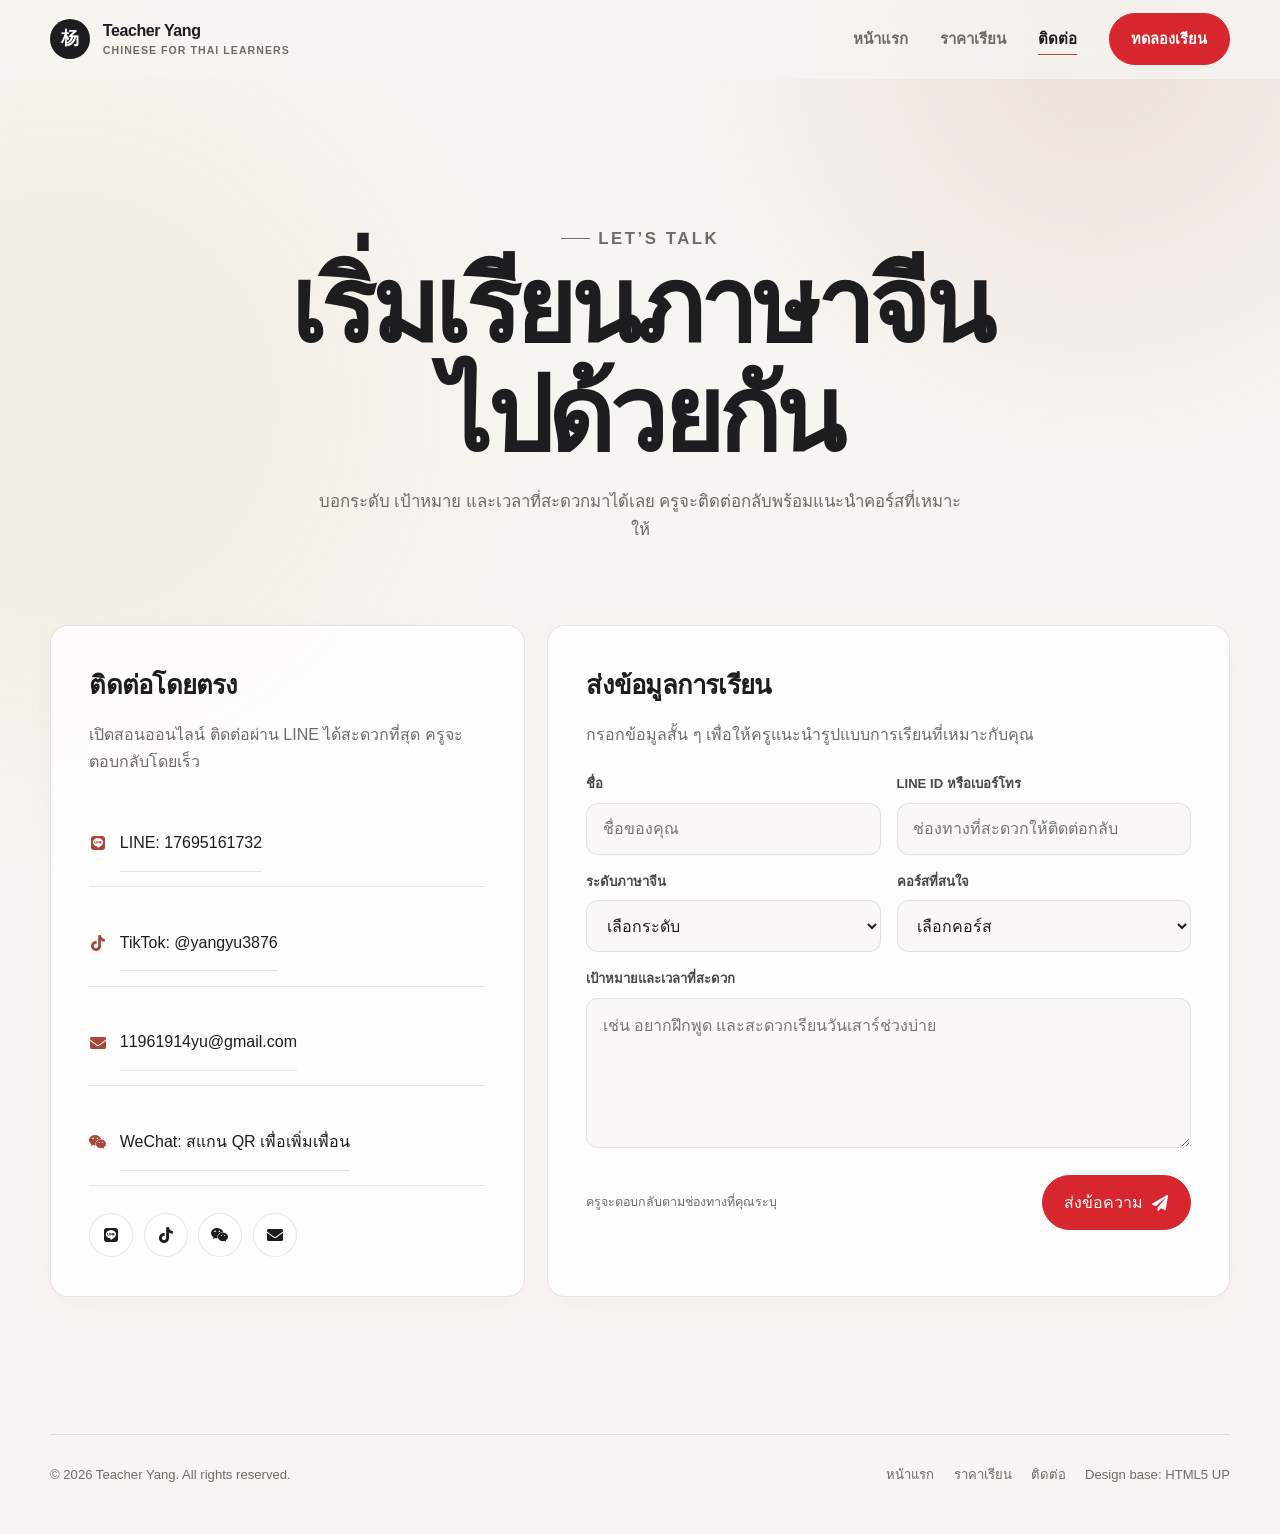
==== my-website--Chinese/contact.html @ bb6db388 "Add files via upload" ====
<!DOCTYPE HTML>
<!--
  Based on Editorial by HTML5 UP
  html5up.net | @ajlkn
  Free for personal and commercial use under the CCA 3.0 license (html5up.net/license)
-->
<html lang="th">
  <head>
    <title>ติดต่อ | Teacher Yang</title>
    <meta charset="utf-8" />
    <meta name="viewport" content="width=device-width, initial-scale=1" />
    <meta name="description" content="ติดต่อครูหยางเพื่อทดลองเรียนภาษาจีนออนไลน์" />
    <link rel="stylesheet" href="assets/css/fontawesome-all.min.css" />
    <link rel="stylesheet" href="assets/css/custom.css" />
  </head>
  <body class="site-body">
    <header class="site-header">
      <div class="container navbar">
        <a class="brand" href="index.html">
          <span class="brand-mark">杨</span>
          <span>Teacher Yang<small>Chinese for Thai learners</small></span>
        </a>
        <button class="nav-toggle" type="button" aria-label="เปิดเมนู" aria-expanded="false"><i class="fas fa-bars"></i></button>
        <ul class="nav-links">
          <li><a href="index.html">หน้าแรก</a></li>
          <li><a href="pricing.html">ราคาเรียน</a></li>
          <li><a class="active" href="contact.html">ติดต่อ</a></li>
          <li><a class="button" href="contact.html">ทดลองเรียน</a></li>
        </ul>
      </div>
    </header>

    <main>
      <section class="page-hero">
        <div class="container reveal">
          <p class="eyebrow">Let’s talk</p>
          <h1>เริ่มเรียนภาษาจีน<br />ไปด้วยกัน</h1>
          <p>บอกระดับ เป้าหมาย และเวลาที่สะดวกมาได้เลย ครูจะติดต่อกลับพร้อมแนะนำคอร์สที่เหมาะให้</p>
        </div>
      </section>

      <section class="site-section" style="padding-top: 1rem;">
        <div class="container contact-layout">
          <aside class="contact-card reveal">
            <h2>ติดต่อโดยตรง</h2>
            <p>เปิดสอนออนไลน์ ติดต่อผ่าน LINE ได้สะดวกที่สุด ครูจะตอบกลับโดยเร็ว</p>
            <ul class="contact-list">
              <li><a href="https://line.me/ti/p/~17695161732" target="_blank" rel="noopener"><i class="fab fa-line"></i><span>LINE: 17695161732</span></a></li>
              <li><a href="https://www.tiktok.com/@yangyu3876" target="_blank" rel="noopener"><i class="fab fa-tiktok"></i><span>TikTok: @yangyu3876</span></a></li>
              <li><a href="mailto:11961914yu@gmail.com"><i class="fas fa-envelope"></i><span>11961914yu@gmail.com</span></a></li>
              <li><a href="wechat.html" target="_blank" rel="noopener"><i class="fab fa-weixin"></i><span>WeChat: สแกน QR เพื่อเพิ่มเพื่อน</span></a></li>
            </ul>
            <div class="social-buttons">
              <a class="social-circle" href="https://line.me/ti/p/~17695161732" target="_blank" rel="noopener" aria-label="LINE"><i class="fab fa-line"></i></a>
              <a class="social-circle" href="https://www.tiktok.com/@yangyu3876" target="_blank" rel="noopener" aria-label="TikTok"><i class="fab fa-tiktok"></i></a>
              <a class="social-circle" href="wechat.html" target="_blank" rel="noopener" aria-label="WeChat QR code"><i class="fab fa-weixin"></i></a>
              <a class="social-circle" href="mailto:11961914yu@gmail.com" aria-label="Email"><i class="fas fa-envelope"></i></a>
            </div>
          </aside>

          <section class="form-card reveal">
            <h2>ส่งข้อมูลการเรียน</h2>
            <p>กรอกข้อมูลสั้น ๆ เพื่อให้ครูแนะนำรูปแบบการเรียนที่เหมาะกับคุณ</p>
            <form action="#" method="post">
              <div class="form-grid">
                <div class="form-field">
                  <label for="name">ชื่อ</label>
                  <input id="name" name="name" type="text" placeholder="ชื่อของคุณ" required />
                </div>
                <div class="form-field">
                  <label for="contact">LINE ID หรือเบอร์โทร</label>
                  <input id="contact" name="contact" type="text" placeholder="ช่องทางที่สะดวกให้ติดต่อกลับ" required />
                </div>
                <div class="form-field">
                  <label for="level">ระดับภาษาจีน</label>
                  <select id="level" name="level">
                    <option value="">เลือกระดับ</option>
                    <option>ยังไม่เคยเรียน</option>
                    <option>ระดับเริ่มต้น</option>
                    <option>HSK 1–2</option>
                    <option>HSK 3 หรือสูงกว่า</option>
                  </select>
                </div>
                <div class="form-field">
                  <label for="course">คอร์สที่สนใจ</label>
                  <select id="course" name="course">
                    <option value="">เลือกคอร์ส</option>
                    <option>ทดลองเรียน</option>
                    <option>ภาษาจีนพื้นฐาน</option>
                    <option>ภาษาจีนเพื่อการสนทนา</option>
                    <option>เตรียมสอบ HSK</option>
                    <option>คอร์สกลุ่มเล็ก</option>
                  </select>
                </div>
                <div class="form-field full">
                  <label for="message">เป้าหมายและเวลาที่สะดวก</label>
                  <textarea id="message" name="message" placeholder="เช่น อยากฝึกพูด และสะดวกเรียนวันเสาร์ช่วงบ่าย"></textarea>
                </div>
              </div>
              <div class="form-actions">
                <span class="form-hint">ครูจะตอบกลับตามช่องทางที่คุณระบุ</span>
                <button class="button" type="submit">ส่งข้อความ <i class="fas fa-paper-plane"></i></button>
              </div>
            </form>
          </section>
        </div>
      </section>
    </main>

    <footer class="site-footer">
      <div class="container footer-grid">
        <span>© 2026 Teacher Yang. All rights reserved.</span>
        <div class="footer-links">
          <a href="index.html">หน้าแรก</a>
          <a href="pricing.html">ราคาเรียน</a>
          <a href="contact.html">ติดต่อ</a>
          <a href="https://html5up.net" target="_blank" rel="noopener">Design base: HTML5 UP</a>
        </div>
      </div>
    </footer>
    <script src="assets/js/site.js"></script>
  </body>
</html>
---- my-website--Chinese/assets/css/custom.css ----
:root {
  --bg: #f7f5f1;
  --surface: #ffffff;
  --surface-soft: #efeae3;
  --text: #1d1d1f;
  --muted: #6f6b66;
  --accent: #a8473d;
  --accent-dark: #7f342d;
  --button-red: #d7262e;
  --button-red-dark: #a7131b;
  --border: rgba(29, 29, 31, 0.11);
  --shadow: 0 24px 70px rgba(42, 34, 29, 0.10);
  --radius-lg: 28px;
  --radius-md: 18px;
  --max-width: 1180px;
}

* {
  box-sizing: border-box;
}

html {
  scroll-behavior: smooth;
}

body.site-body {
  margin: 0;
  min-width: 320px;
  background: var(--bg);
  color: var(--text);
  font-family: Inter, "Noto Sans Thai", "Noto Sans SC", -apple-system,
    BlinkMacSystemFont, "Segoe UI", sans-serif;
  font-size: 16px;
  line-height: 1.7;
  letter-spacing: 0;
}

body.site-body::before {
  content: "";
  position: fixed;
  inset: 0;
  z-index: -2;
  pointer-events: none;
  background:
    radial-gradient(circle at 86% 5%, rgba(168, 71, 61, 0.12), transparent 26rem),
    radial-gradient(circle at 5% 45%, rgba(196, 163, 116, 0.10), transparent 30rem);
}

.site-body a {
  color: inherit;
  text-decoration: none;
}

.site-body img {
  display: block;
  max-width: 100%;
}

.site-body button,
.site-body input,
.site-body textarea,
.site-body select {
  font: inherit;
}

.container {
  width: min(calc(100% - 40px), var(--max-width));
  margin-inline: auto;
}

.eyebrow {
  display: inline-flex;
  align-items: center;
  gap: 0.55rem;
  margin: 0 0 1rem;
  color: var(--text);
  font-size: 0.78rem;
  font-weight: 800;
  letter-spacing: 0.15em;
  text-transform: uppercase;
}

.eyebrow::before {
  content: "";
  width: 1.8rem;
  height: 1px;
  background: currentColor;
}

.hero-copy .eyebrow,
.section-heading .eyebrow,
.about-copy .eyebrow {
  position: relative;
  top: -0.35rem;
  margin-bottom: 0.9rem;
  color: var(--text);
  font-size: 1.28rem;
  font-weight: 900;
  letter-spacing: 0;
  line-height: 1.35;
}

.hero-copy .eyebrow::before,
.section-heading .eyebrow::before,
.about-copy .eyebrow::before {
  width: 3.3rem;
  height: 3px;
}

.section-heading {
  max-width: 710px;
  margin-bottom: 2.8rem;
}

.section-heading.centered {
  margin-inline: auto;
  text-align: center;
}

.section-heading.centered .eyebrow::before {
  display: none;
}

.section-heading h2,
.page-hero h1,
.hero-copy h1 {
  margin: 0;
  color: var(--text);
  font-weight: 650;
  letter-spacing: -0.045em;
  line-height: 1.06;
}

.section-heading h2 {
  font-size: clamp(2rem, 5vw, 3.65rem);
}

.section-heading p,
.page-hero p {
  margin: 1.1rem 0 0;
  color: var(--muted);
  font-size: 1.05rem;
}

.site-header {
  position: sticky;
  top: 0;
  z-index: 100;
  border-bottom: 1px solid transparent;
  background: rgba(247, 245, 241, 0.78);
  backdrop-filter: blur(18px);
  -webkit-backdrop-filter: blur(18px);
  transition: border-color 180ms ease, box-shadow 180ms ease;
}

.site-header.is-scrolled {
  border-bottom-color: var(--border);
  box-shadow: 0 12px 40px rgba(42, 34, 29, 0.05);
}

.navbar {
  display: flex;
  min-height: 78px;
  align-items: center;
  justify-content: space-between;
  gap: 2rem;
}

.brand {
  display: inline-flex;
  align-items: center;
  gap: 0.8rem;
  font-weight: 800;
  line-height: 1;
  letter-spacing: -0.025em;
}

.brand-mark {
  display: grid;
  width: 40px;
  height: 40px;
  place-items: center;
  border-radius: 50%;
  background: var(--text);
  color: #fff;
  font-family: Georgia, "Noto Serif SC", serif;
  font-size: 1.1rem;
}

.brand small {
  display: block;
  margin-top: 0.35rem;
  color: var(--muted);
  font-size: 0.66rem;
  font-weight: 650;
  letter-spacing: 0.1em;
  text-transform: uppercase;
}

.nav-links {
  display: flex;
  align-items: center;
  gap: 2rem;
  margin: 0;
  padding: 0;
  list-style: none;
}

.nav-links a:not(.button) {
  position: relative;
  color: var(--muted);
  font-size: 0.94rem;
  font-weight: 650;
}

.nav-links a:not(.button)::after {
  content: "";
  position: absolute;
  left: 0;
  right: 100%;
  bottom: -0.45rem;
  height: 1px;
  background: var(--accent);
  transition: right 180ms ease;
}

.nav-links a:not(.button):hover,
.nav-links a.active:not(.button) {
  color: var(--text);
}

.nav-links a:not(.button):hover::after,
.nav-links a.active:not(.button)::after {
  right: 0;
}

.nav-toggle {
  display: none;
  width: 44px;
  height: 44px;
  padding: 0;
  border: 1px solid var(--border);
  border-radius: 50%;
  background: var(--surface);
  color: var(--text);
  cursor: pointer;
}

.button {
  display: inline-flex;
  min-height: 50px;
  align-items: center;
  justify-content: center;
  gap: 0.55rem;
  padding: 0.8rem 1.35rem;
  border: 1px solid var(--button-red);
  border-radius: 999px;
  background: var(--button-red);
  color: #fff !important;
  font-size: 0.91rem;
  font-weight: 750;
  letter-spacing: 0;
  box-shadow: none;
  transition: transform 180ms ease, background 180ms ease, border-color 180ms ease;
}

.button:hover {
  transform: translateY(-2px);
  border-color: var(--button-red-dark);
  background: var(--button-red-dark);
}

.button.secondary {
  border-color: var(--border);
  background: transparent;
  color: var(--text) !important;
}

.button.secondary:hover {
  border-color: var(--text);
  background: var(--surface);
}

.button.light {
  border-color: #fff;
  background: #fff;
  color: var(--text) !important;
}

.hero {
  position: relative;
  isolation: isolate;
  min-height: min(760px, calc(100svh - 78px));
  display: flex;
  align-items: center;
  overflow: hidden;
  padding: clamp(5.2rem, 10vw, 8.4rem) 0 clamp(4rem, 7vw, 6rem);
  background:
    linear-gradient(
      90deg,
      rgba(247, 245, 241, 0.98) 0%,
      rgba(247, 245, 241, 0.92) 34%,
      rgba(247, 245, 241, 0.42) 58%,
      rgba(29, 29, 31, 0.42) 100%
    ),
    url("../../images/home-hero-bg.png") right center / auto 94% no-repeat;
  background-color: var(--bg);
}

.hero::after {
  content: "";
  position: absolute;
  inset: auto 0 0;
  z-index: -1;
  height: 38%;
  background: linear-gradient(to top, var(--bg), rgba(247, 245, 241, 0));
  pointer-events: none;
}

.hero-grid {
  display: grid;
  grid-template-columns: minmax(0, 0.63fr) minmax(240px, 0.37fr);
  align-items: center;
  gap: clamp(2rem, 6vw, 5rem);
}

.hero-copy {
  max-width: 720px;
  margin-left: clamp(1rem, 3vw, 3rem);
}

.hero-copy h1 {
  max-width: 760px;
  font-size: clamp(3.2rem, 7.8vw, 7.2rem);
}

.hero-copy h1 em {
  color: var(--accent);
  font-family: Georgia, "Noto Serif SC", serif;
  font-weight: 500;
}

.hero-copy .lead {
  max-width: 630px;
  margin: 1.7rem 0 0;
  color: var(--muted);
  font-size: clamp(1.05rem, 2vw, 1.25rem);
}

.hero-copy .lead span {
  display: block;
}

.hero-copy .lead span + span {
  margin-top: 0.35rem;
}

.hero-actions {
  display: flex;
  flex-wrap: wrap;
  gap: 0.85rem;
  margin-top: 2rem;
}

.hero-actions .button {
  min-height: 58px;
  padding: 1rem 1.8rem;
  font-size: 1rem;
}

.hero-note {
  display: flex;
  flex-wrap: wrap;
  gap: 1.2rem;
  margin-top: 2.4rem;
  color: var(--muted);
  font-size: 0.88rem;
}

.hero-note span {
  display: inline-flex;
  align-items: center;
  gap: 0.45rem;
}

.hero-note i {
  color: var(--accent);
}

.stats {
  padding: 0 0 5.5rem;
}

.stats-grid {
  display: grid;
  grid-template-columns: repeat(4, 1fr);
  overflow: hidden;
  border: 1px solid var(--border);
  border-radius: var(--radius-md);
  background: rgba(255, 255, 255, 0.66);
}

.stat {
  padding: 1.8rem;
  text-align: center;
}

.stat + .stat {
  border-left: 1px solid var(--border);
}

.stat strong {
  display: block;
  color: var(--text);
  font-size: clamp(1.4rem, 3vw, 2rem);
  letter-spacing: -0.04em;
}

.stat span {
  color: var(--muted);
  font-size: 0.86rem;
}

.site-section {
  padding: clamp(4.8rem, 8vw, 7.5rem) 0;
}

.site-section.white {
  border-block: 1px solid var(--border);
  background: rgba(255, 255, 255, 0.72);
}

.feature-grid,
.course-grid,
.testimonial-grid,
.pricing-grid {
  display: grid;
  grid-template-columns: repeat(3, 1fr);
  gap: 1.2rem;
}

.feature-grid {
  grid-template-columns: repeat(4, 1fr);
}

.feature-card,
.course-card,
.testimonial-card,
.pricing-card,
.contact-card,
.form-card {
  border: 1px solid var(--border);
  border-radius: var(--radius-md);
  background: rgba(255, 255, 255, 0.78);
  box-shadow: 0 8px 30px rgba(224, 16, 16, 0.035);
}

.feature-card {
  padding: 1.8rem;
  transition: transform 180ms ease, box-shadow 180ms ease, border-color 180ms ease;
}

.feature-card:hover {
  transform: translateY(-5px);
  border-color: rgba(213, 58, 41, 0.34);
  box-shadow: 0 20px 50px rgba(154, 91, 52, 0.08);
}

.icon-badge {
  display: grid;
  width: 48px;
  height: 48px;
  margin-bottom: 1.2rem;
  place-items: center;
  border-radius: 50%;
  background: var(--surface-soft);
  color: var(--accent);
}

.feature-card h3,
.course-card h3,
.pricing-card h3 {
  margin: 0 0 0.65rem;
  font-size: 1.12rem;
  letter-spacing: -0.025em;
}

.feature-card p,
.course-card p,
.testimonial-card p,
.pricing-card p {
  margin: 0;
  color: var(--muted);
  font-size: 0.94rem;
}

.about-grid {
  display: grid;
  grid-template-columns: minmax(300px, 0.85fr) minmax(0, 1.15fr);
  align-items: center;
  gap: clamp(3rem, 8vw, 7rem);
}

.about-image {
  overflow: hidden;
  aspect-ratio: 4 / 4.6;
  border-radius: var(--radius-lg);
  background: var(--surface-soft);
}

.about-image img {
  width: 100%;
  height: 100%;
  object-fit: cover;
  object-position: center 38%;
}

.about-copy h2 {
  margin: 0;
  font-size: clamp(2.2rem, 5vw, 4.2rem);
  letter-spacing: -0.045em;
  line-height: 1.05;
}

.about-copy > p {
  margin: 1.4rem 0 0;
  color: var(--muted);
}

.credentials {
  display: flex;
  flex-wrap: wrap;
  gap: 0.65rem;
  margin: 1.7rem 0 0;
  padding: 0;
  list-style: none;
}

.credentials li {
  padding: 0.55rem 0.85rem;
  border: 1px solid var(--border);
  border-radius: 999px;
  background: var(--surface);
  color: #514d48;
  font-size: 0.82rem;
  font-weight: 650;
}

.course-card {
  overflow: hidden;
}

.course-card .course-image {
  display: grid;
  place-items: center;
  overflow: hidden;
  aspect-ratio: 16 / 10;
  padding: 0.9rem;
  background: linear-gradient(135deg, #fbf7ef, #eee3d5);
}

.course-card .course-image img {
  width: 100%;
  height: 100%;
  object-fit: contain;
  transition: transform 400ms ease;
}

.course-card .course-image.book-photo img {
  object-fit: contain;
}

.course-card:hover .course-image img {
  transform: scale(1.035);
}

.course-card .course-body {
  padding: 1.6rem;
}

.course-meta {
  display: flex;
  flex-wrap: wrap;
  gap: 0.55rem;
  margin-bottom: 1rem;
  color: var(--text);
  font-size: 0.76rem;
  font-weight: 800;
  letter-spacing: 0.1em;
  text-transform: uppercase;
}

.text-link {
  display: inline-flex;
  align-items: center;
  gap: 0.45rem;
  margin-top: 1.15rem;
  color: var(--text);
  font-size: 0.9rem;
  font-weight: 750;
}

.text-link:hover {
  color: var(--accent);
}

.testimonial-card {
  padding: 1.8rem;
}

.stars {
  margin-bottom: 1rem;
  color: var(--button-red);
  font-size: 0.82rem;
  letter-spacing: 0.15em;
}

.student {
  display: flex;
  align-items: center;
  gap: 0.85rem;
  margin-top: 1.5rem;
}

.student-avatar {
  display: block;
  flex: 0 0 42px;
  width: 42px;
  height: 42px;
  border-radius: 50%;
  background: var(--surface-soft);
  object-fit: cover;
  box-shadow: 0 6px 18px rgba(42, 34, 29, 0.08);
}

.student strong,
.student span {
  display: block;
}

.student span {
  color: var(--muted);
  font-size: 0.8rem;
}

.cta-panel {
  display: grid;
  grid-template-columns: minmax(0, 1fr) auto;
  align-items: center;
  gap: 2rem;
  overflow: hidden;
  padding: clamp(2.4rem, 6vw, 4.5rem);
  border-radius: var(--radius-lg);
  background: var(--text);
  color: #fff;
  box-shadow: var(--shadow);
}

.cta-panel h2 {
  margin: 0;
  color: #fff;
  font-size: clamp(2rem, 5vw, 3.7rem);
  letter-spacing: -0.045em;
  line-height: 1.05;
}

.cta-panel p {
  max-width: 620px;
  margin: 1rem 0 0;
  color: rgba(255, 255, 255, 0.67);
}

.site-footer {
  padding: 2.2rem 0 3rem;
}

.footer-grid {
  display: flex;
  align-items: center;
  justify-content: space-between;
  gap: 2rem;
  padding-top: 1.8rem;
  border-top: 1px solid var(--border);
  color: var(--muted);
  font-size: 0.82rem;
}

.footer-links {
  display: flex;
  flex-wrap: wrap;
  gap: 1.2rem;
}

.footer-links a:hover {
  color: var(--accent);
}

.page-hero {
  padding: clamp(5rem, 10vw, 8.5rem) 0 4rem;
  text-align: center;
}

.page-hero h1 {
  font-size: clamp(3rem, 8vw, 6.4rem);
}

.page-hero p {
  max-width: 650px;
  margin-inline: auto;
}

.pricing-grid {
  align-items: stretch;
}

.pricing-card {
  position: relative;
  display: flex;
  flex-direction: column;
  padding: 2rem;
}

.pricing-card.featured {
  border-color: var(--button-red);
  background: var(--button-red);
  color: #fff;
  transform: translateY(-12px);
  box-shadow: var(--shadow);
}

.pricing-card.featured h3,
.pricing-card.featured .price,
.pricing-card.featured .pricing-list,
.pricing-card.featured p {
  color: #fff;
}

.pricing-card.featured p,
.pricing-card.featured .pricing-list li {
  color: rgba(255, 255, 255, 0.72);
}

.pricing-card.featured .price small {
  color: rgba(255, 255, 255, 0.78);
}

.pricing-card.featured .badge {
  background: #fff;
  color: var(--accent-dark);
}

.badge {
  position: absolute;
  top: 1rem;
  right: 1rem;
  padding: 0.4rem 0.7rem;
  border-radius: 999px;
  background: var(--accent);
  color: #fff;
  font-size: 0.7rem;
  font-weight: 800;
  letter-spacing: 0.08em;
  text-transform: uppercase;
}

.price {
  margin: 1.35rem 0;
  color: var(--text);
  font-size: clamp(2.5rem, 5vw, 3.8rem);
  font-weight: 750;
  letter-spacing: -0.055em;
  line-height: 1;
}

.price small {
  color: var(--muted);
  font-size: 0.78rem;
  font-weight: 600;
  letter-spacing: 0;
}

.pricing-list {
  display: grid;
  gap: 0.85rem;
  margin: 1.7rem 0 2rem;
  padding: 0;
  color: var(--muted);
  list-style: none;
}

.pricing-list li {
  display: flex;
  gap: 0.7rem;
  align-items: flex-start;
}

.pricing-list i {
  margin-top: 0.35rem;
  color: var(--accent);
}

.pricing-card .button {
  margin-top: auto;
}

.simple-note {
  max-width: 840px;
  margin: 3rem auto 0;
  padding: 1.5rem;
  border: 1px solid var(--border);
  border-radius: var(--radius-md);
  color: var(--muted);
  text-align: center;
  background: rgba(255, 255, 255, 0.5);
}

.contact-layout {
  display: grid;
  grid-template-columns: 0.82fr 1.18fr;
  align-items: stretch;
  gap: 1.4rem;
}

.contact-card,
.form-card {
  padding: clamp(1.6rem, 4vw, 2.4rem);
}

.contact-card {
  display: flex;
  flex-direction: column;
}

.contact-card h2,
.form-card h2 {
  margin: 0 0 0.8rem;
  font-size: 1.6rem;
  letter-spacing: -0.03em;
}

.contact-card > p,
.form-card > p {
  margin: 0 0 1.6rem;
  color: var(--muted);
}

.contact-list {
  display: grid;
  gap: 0.8rem;
  margin: 0;
  padding: 0;
  list-style: none;
}

.contact-list a,
.contact-list span {
  display: flex;
  align-items: center;
  gap: 0.8rem;
  padding: 0.9rem 0;
  border-bottom: 1px solid var(--border);
}

.contact-list i {
  width: 1.1rem;
  color: var(--accent);
  text-align: center;
}

.social-buttons {
  display: flex;
  flex-wrap: wrap;
  gap: 0.65rem;
  margin-top: auto;
  padding-top: 1.7rem;
}

.social-circle {
  display: grid;
  width: 44px;
  height: 44px;
  place-items: center;
  border: 1px solid var(--border);
  border-radius: 50%;
  background: var(--surface);
}

.social-circle:hover {
  border-color: var(--accent);
  color: var(--accent);
}

.wechat-page {
  display: grid;
  min-height: 100vh;
  place-items: center;
  padding: 1.5rem;
}

.wechat-card {
  width: min(100%, 25rem);
  padding: clamp(1.5rem, 5vw, 2.25rem);
  background: var(--surface);
  border: 1px solid var(--border);
  border-radius: 8px;
  box-shadow: var(--shadow);
}

.wechat-profile {
  display: flex;
  align-items: center;
  gap: 0.9rem;
  margin-bottom: 1.7rem;
}

.wechat-profile img {
  display: block;
  flex: 0 0 4rem;
  width: 4rem;
  height: 4rem;
  border-radius: 8px;
  object-fit: cover;
}

.wechat-profile h1 {
  margin: 0;
  color: var(--text);
  font-size: 1.35rem;
  font-weight: 800;
}

.wechat-profile p,
.wechat-caption {
  margin: 0.2rem 0 0;
  color: var(--muted);
}

.wechat-qr {
  display: block;
  width: min(100%, 19rem);
  height: auto;
  margin: 0 auto;
}

.wechat-caption {
  margin-top: 1.3rem;
  text-align: center;
}

.wechat-back {
  display: block;
  width: fit-content;
  margin: 1.35rem auto 0;
  color: var(--text);
  font-size: 0.9rem;
}

.wechat-back:hover {
  color: var(--accent);
}

.form-grid {
  display: grid;
  grid-template-columns: 1fr 1fr;
  gap: 1rem;
}

.form-field.full {
  grid-column: 1 / -1;
}

.form-field label {
  display: block;
  margin-bottom: 0.45rem;
  color: #4a4642;
  font-size: 0.82rem;
  font-weight: 700;
}

.site-body input,
.site-body textarea,
.site-body select {
  width: 100%;
  border: 1px solid var(--border);
  border-radius: 12px;
  outline: none;
  background: rgba(247, 245, 241, 0.72);
  color: var(--text);
  box-shadow: none;
  transition: border-color 180ms ease, box-shadow 180ms ease;
}

.site-body input,
.site-body select {
  height: 52px;
  padding: 0 0.95rem;
}

.site-body textarea {
  min-height: 150px;
  padding: 0.85rem 0.95rem;
  resize: vertical;
}

.site-body input:focus,
.site-body textarea:focus,
.site-body select:focus {
  border-color: var(--accent);
  box-shadow: 0 0 0 4px rgba(168, 71, 61, 0.10);
}

.form-actions {
  display: flex;
  align-items: center;
  justify-content: space-between;
  gap: 1rem;
  margin-top: 1.2rem;
}

.form-hint {
  color: var(--muted);
  font-size: 0.78rem;
}

.reveal {
  opacity: 0;
  transform: translateY(18px);
  transition: opacity 650ms ease, transform 650ms ease;
}

.reveal.is-visible {
  opacity: 1;
  transform: none;
}

@media (max-width: 980px) {
  .hero-grid {
    grid-template-columns: minmax(0, 0.72fr) minmax(180px, 0.28fr);
  }

  .about-grid,
  .contact-layout {
    grid-template-columns: 1fr;
  }

  .hero-copy {
    max-width: 600px;
  }

  .feature-grid,
  .course-grid,
  .testimonial-grid,
  .pricing-grid {
    grid-template-columns: repeat(2, 1fr);
  }

  .feature-grid .feature-card:last-child,
  .pricing-grid .pricing-card:last-child {
    grid-column: span 2;
  }

  .pricing-card.featured {
    transform: none;
  }
}

@media (max-width: 760px) {
  .container {
    width: min(calc(100% - 28px), var(--max-width));
  }

  .navbar {
    min-height: 70px;
  }

  .nav-toggle {
    display: grid;
    place-items: center;
  }

  .nav-links {
    position: absolute;
    top: calc(100% + 1px);
    left: 14px;
    right: 14px;
    display: none;
    align-items: stretch;
    gap: 0;
    padding: 0.65rem;
    border: 1px solid var(--border);
    border-radius: 18px;
    background: rgba(255, 255, 255, 0.97);
    box-shadow: var(--shadow);
  }

  .nav-links.is-open {
    display: grid;
  }

  .nav-links li a {
    display: flex;
    width: 100%;
    min-height: 48px;
    align-items: center;
    padding: 0 0.8rem;
  }

  .nav-links .button {
    margin-top: 0.35rem;
  }

  .hero {
    padding-top: 3.5rem;
  }

  .hero-copy h1 {
    font-size: clamp(2.85rem, 15vw, 4.65rem);
  }

  .hero-grid {
    gap: 3rem;
  }

  .stats-grid,
  .feature-grid,
  .course-grid,
  .testimonial-grid,
  .pricing-grid,
  .form-grid {
    grid-template-columns: 1fr;
  }

  .stat:nth-child(odd) {
    border-left: 0;
  }

  .stat + .stat {
    border-left: 0;
    border-top: 1px solid var(--border);
  }

  .feature-grid .feature-card:last-child,
  .pricing-grid .pricing-card:last-child,
  .form-field.full {
    grid-column: auto;
  }

  .cta-panel {
    grid-template-columns: 1fr;
  }

  .footer-grid,
  .form-actions {
    align-items: flex-start;
    flex-direction: column;
  }
}

@media (prefers-reduced-motion: reduce) {
  html {
    scroll-behavior: auto;
  }

  *,
  *::before,
  *::after {
    animation-duration: 0.01ms !important;
    animation-iteration-count: 1 !important;
    transition-duration: 0.01ms !important;
  }
}
@media (max-width: 760px) {
  html,
  body.site-body {
    max-width: 100%;
    overflow-x: hidden;
  }

  .container {
    width: min(calc(100% - 32px), var(--max-width));
  }

  .brand {
    min-width: 0;
  }

  .brand small {
    max-width: 180px;
    white-space: normal;
  }

  .hero {
    min-height: 0;
    align-items: flex-start;
    padding: 2rem 0 2.5rem;
    background:
      linear-gradient(
        90deg,
        rgba(247, 245, 241, 0.98) 0%,
        rgba(247, 245, 241, 0.95) 52%,
        rgba(247, 245, 241, 0.50) 80%,
        rgba(29, 29, 31, 0.16) 100%
      ),
      linear-gradient(
        to top,
        rgba(247, 245, 241, 0.96) 0%,
        rgba(247, 245, 241, 0.42) 28%,
        rgba(247, 245, 241, 0.06) 66%
      ),
      url("../../images/home-hero-bg.png") 66% center / cover no-repeat;
  }

  .hero-grid {
    grid-template-columns: 1fr;
    gap: 0;
  }

  .hero-copy {
    max-width: 100%;
    margin-left: 0;
  }

  .hero-copy h1 {
    font-size: clamp(2.45rem, 12vw, 3.55rem);
    letter-spacing: -0.025em;
  }

  .hero-copy .lead {
    margin-top: 1.2rem;
    font-size: 1rem;
    line-height: 1.62;
  }

  .hero-actions {
    display: grid;
    grid-template-columns: 1fr;
    gap: 0.75rem;
    margin-top: 1.5rem;
  }

  .hero-actions .button {
    width: 100%;
    min-height: 50px;
    padding: 0.8rem 1.2rem;
    font-size: 0.92rem;
  }

  .hero-note {
    display: none;
  }

  .stats {
    padding-bottom: 3rem;
  }

  .stats-grid {
    grid-template-columns: repeat(2, minmax(0, 1fr));
    gap: 0.75rem;
    overflow: visible;
    border: 0;
    background: transparent;
  }

  .stat,
  .stat + .stat,
  .stat:nth-child(odd) {
    padding: 1.1rem 0.8rem;
    border: 1px solid var(--border);
    border-radius: 16px;
    background: rgba(255, 255, 255, 0.72);
  }

  .stat strong {
    font-size: 1.35rem;
  }

  .stat span {
    font-size: 0.78rem;
    line-height: 1.35;
  }

  .site-section {
    padding: 3.6rem 0;
  }

  .section-heading {
    margin-bottom: 1.8rem;
  }

  .section-heading h2,
  .about-copy h2,
  .cta-panel h2,
  .page-hero h1 {
    font-size: clamp(2rem, 9vw, 2.75rem);
    letter-spacing: -0.025em;
  }

  .feature-card,
  .testimonial-card {
    padding: 1.35rem;
  }

  .about-grid {
    gap: 1.8rem;
  }

  .about-image {
    aspect-ratio: 4 / 3.4;
    border-radius: 22px;
  }

  .course-grid,
  .testimonial-grid,
  .pricing-grid,
  .contact-layout,
  .form-grid {
    gap: 1rem;
  }

  .course-card .course-image {
    aspect-ratio: 4 / 3;
    padding: 0.75rem;
  }

  .course-card .course-body,
  .pricing-card,
  .contact-card,
  .form-card {
    padding: 1.35rem;
  }

  .price {
    font-size: clamp(2.25rem, 12vw, 3rem);
  }

  .cta-panel {
    padding: 1.6rem;
    border-radius: 22px;
  }

  .cta-panel .button,
  .form-actions .button {
    width: 100%;
  }

  .page-hero {
    padding: 3.8rem 0 2.5rem;
  }

  .footer-grid {
    gap: 1.1rem;
  }
}

@media (max-width: 560px) {
  .hero {
    min-height: 0;
    display: flex;
    align-items: flex-start;
    padding: 1.25rem 0 0.8rem;
    background:
      linear-gradient(
        90deg,
        rgba(247, 245, 241, 0.91) 0%,
        rgba(247, 245, 241, 0.80) 48%,
        rgba(247, 245, 241, 0.42) 76%,
        rgba(29, 29, 31, 0.08) 100%
      ),
      linear-gradient(
        to top,
        rgba(247, 245, 241, 0.84) 0%,
        rgba(247, 245, 241, 0.22) 28%,
        rgba(247, 245, 241, 0.02) 66%
      ),
      url("../../images/home-hero-mobile-v2.jpg") right center / cover no-repeat;
  }

  .hero::after {
    display: none;
  }

  .hero-copy .lead span + span {
    margin-top: 0.6rem;
  }

  .hero-actions {
    margin-top: 1.25rem;
  }
}

@media (max-width: 480px) {
  .container {
    width: min(calc(100% - 28px), var(--max-width));
  }

  .navbar {
    gap: 1rem;
  }

  .brand-mark {
    width: 36px;
    height: 36px;
  }

  .brand small {
    max-width: 145px;
    font-size: 0.58rem;
  }

  .hero {
    padding-top: 1.05rem;
    padding-bottom: 0.65rem;
    background:
      linear-gradient(
        90deg,
        rgba(247, 245, 241, 0.94) 0%,
        rgba(247, 245, 241, 0.84) 50%,
        rgba(247, 245, 241, 0.46) 78%,
        rgba(29, 29, 31, 0.08) 100%
      ),
      linear-gradient(
        to top,
        rgba(247, 245, 241, 0.88) 0%,
        rgba(247, 245, 241, 0.20) 30%,
        rgba(247, 245, 241, 0.02) 70%
      ),
      url("../../images/home-hero-mobile-v2.jpg") right center / cover no-repeat;
  }

  .hero-copy h1 {
    font-size: clamp(2.15rem, 10.8vw, 2.8rem);
  }

  .hero-copy .lead {
    max-width: 32rem;
    font-size: 0.94rem;
    line-height: 1.58;
  }

  .eyebrow {
    font-size: 0.68rem;
    letter-spacing: 0.08em;
  }

  .eyebrow::before {
    width: 1.1rem;
  }

  .button {
    min-height: 48px;
    padding-inline: 1rem;
  }

  .stats-grid {
    gap: 0.6rem;
  }

  .stat {
    padding: 0.95rem 0.65rem;
  }

  .stat strong {
    font-size: 1.2rem;
  }

  .stat span {
    font-size: 0.72rem;
  }

  .course-card .course-body,
  .pricing-card,
  .contact-card,
  .form-card,
  .feature-card,
  .testimonial-card {
    padding: 1.15rem;
  }
}
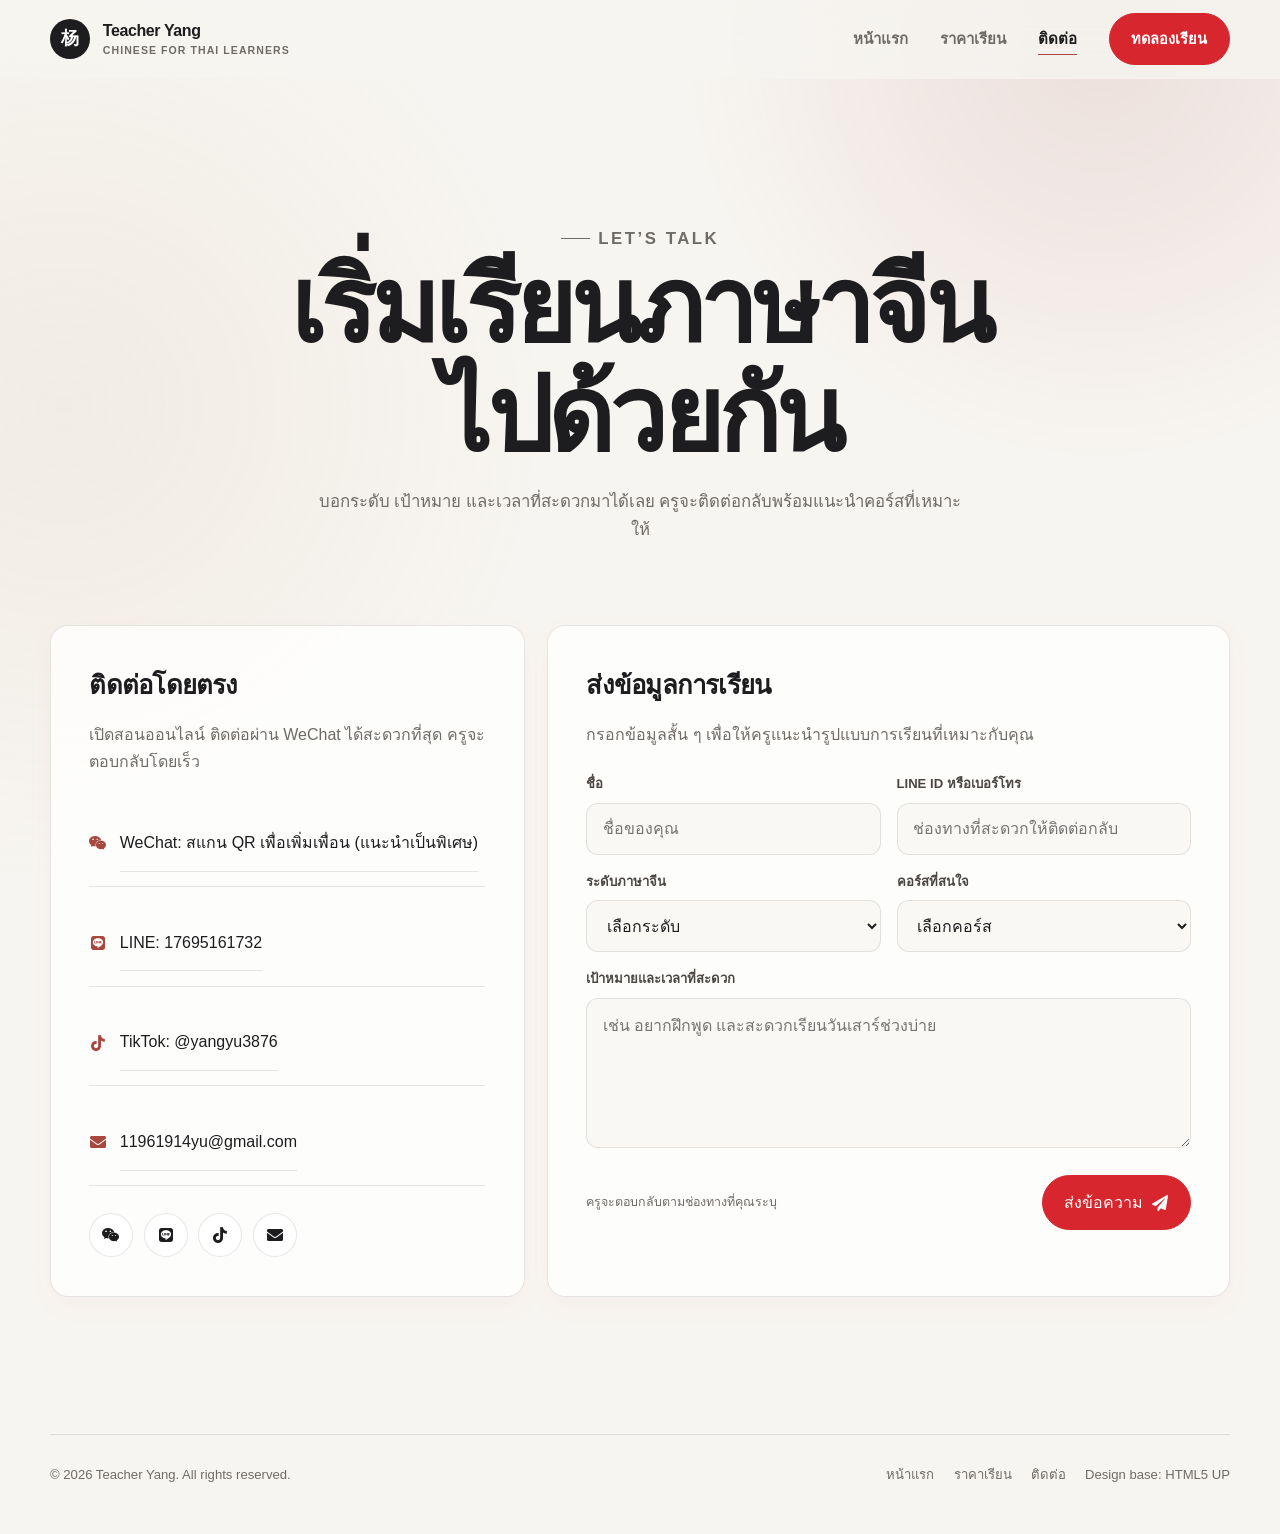
==== commit a6e3ddec: "Prioritize WeChat contact option" ====
--- a/my-website--Chinese/contact.html
+++ b/my-website--Chinese/contact.html
@@ -43,17 +43,17 @@
         <div class="container contact-layout">
           <aside class="contact-card reveal">
             <h2>ติดต่อโดยตรง</h2>
-            <p>เปิดสอนออนไลน์ ติดต่อผ่าน LINE ได้สะดวกที่สุด ครูจะตอบกลับโดยเร็ว</p>
+            <p>เปิดสอนออนไลน์ ติดต่อผ่าน WeChat ได้สะดวกที่สุด ครูจะตอบกลับโดยเร็ว</p>
             <ul class="contact-list">
+              <li><a href="wechat.html" target="_blank" rel="noopener"><i class="fab fa-weixin"></i><span>WeChat: สแกน QR เพื่อเพิ่มเพื่อน (แนะนำเป็นพิเศษ)</span></a></li>
               <li><a href="https://line.me/ti/p/~17695161732" target="_blank" rel="noopener"><i class="fab fa-line"></i><span>LINE: 17695161732</span></a></li>
               <li><a href="https://www.tiktok.com/@yangyu3876" target="_blank" rel="noopener"><i class="fab fa-tiktok"></i><span>TikTok: @yangyu3876</span></a></li>
               <li><a href="mailto:11961914yu@gmail.com"><i class="fas fa-envelope"></i><span>11961914yu@gmail.com</span></a></li>
-              <li><a href="wechat.html" target="_blank" rel="noopener"><i class="fab fa-weixin"></i><span>WeChat: สแกน QR เพื่อเพิ่มเพื่อน</span></a></li>
             </ul>
             <div class="social-buttons">
+              <a class="social-circle" href="wechat.html" target="_blank" rel="noopener" aria-label="WeChat QR code"><i class="fab fa-weixin"></i></a>
               <a class="social-circle" href="https://line.me/ti/p/~17695161732" target="_blank" rel="noopener" aria-label="LINE"><i class="fab fa-line"></i></a>
               <a class="social-circle" href="https://www.tiktok.com/@yangyu3876" target="_blank" rel="noopener" aria-label="TikTok"><i class="fab fa-tiktok"></i></a>
-              <a class="social-circle" href="wechat.html" target="_blank" rel="noopener" aria-label="WeChat QR code"><i class="fab fa-weixin"></i></a>
               <a class="social-circle" href="mailto:11961914yu@gmail.com" aria-label="Email"><i class="fas fa-envelope"></i></a>
             </div>
           </aside>
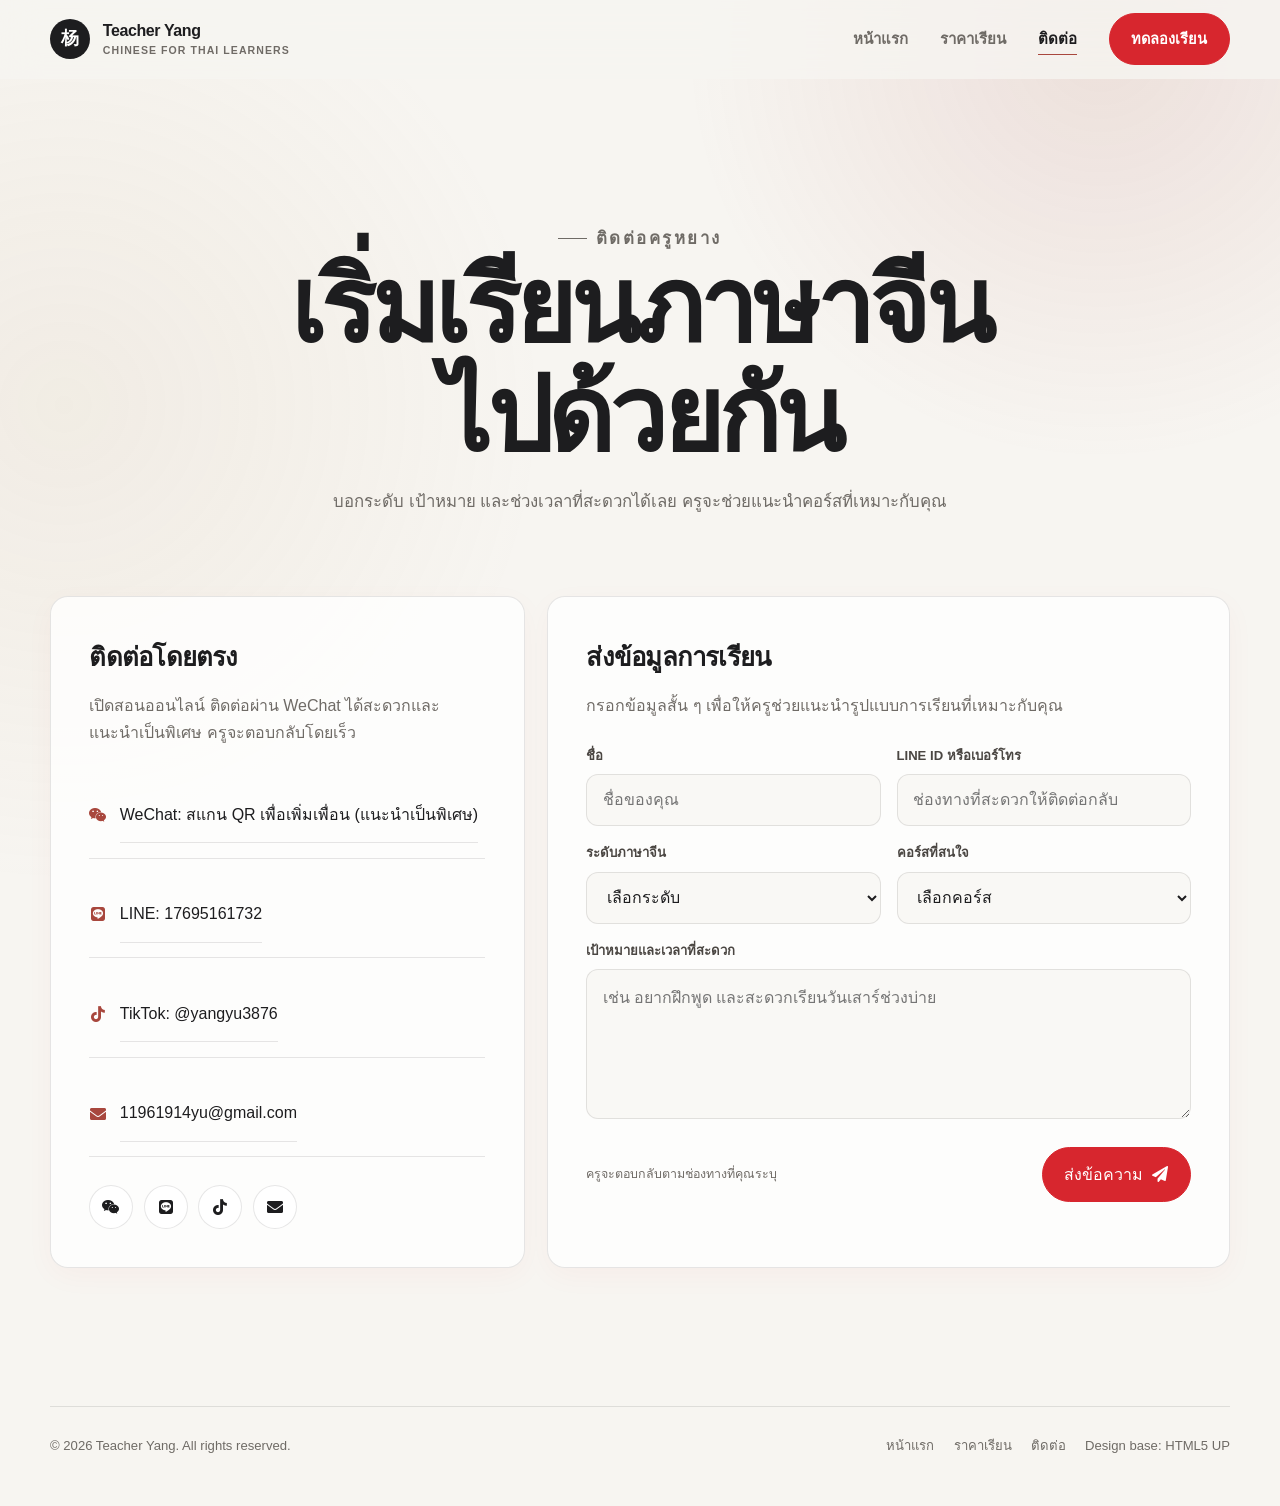
==== commit bd7e4347: "Update monthly course price and Thai copy" ====
--- a/my-website--Chinese/contact.html
+++ b/my-website--Chinese/contact.html
@@ -33,9 +33,9 @@
     <main>
       <section class="page-hero">
         <div class="container reveal">
-          <p class="eyebrow">Let’s talk</p>
+          <p class="eyebrow">ติดต่อครูหยาง</p>
           <h1>เริ่มเรียนภาษาจีน<br />ไปด้วยกัน</h1>
-          <p>บอกระดับ เป้าหมาย และเวลาที่สะดวกมาได้เลย ครูจะติดต่อกลับพร้อมแนะนำคอร์สที่เหมาะให้</p>
+          <p>บอกระดับ เป้าหมาย และช่วงเวลาที่สะดวกได้เลย ครูจะช่วยแนะนำคอร์สที่เหมาะกับคุณ</p>
         </div>
       </section>
 
@@ -43,7 +43,7 @@
         <div class="container contact-layout">
           <aside class="contact-card reveal">
             <h2>ติดต่อโดยตรง</h2>
-            <p>เปิดสอนออนไลน์ ติดต่อผ่าน WeChat ได้สะดวกที่สุด ครูจะตอบกลับโดยเร็ว</p>
+            <p>เปิดสอนออนไลน์ ติดต่อผ่าน WeChat ได้สะดวกและแนะนำเป็นพิเศษ ครูจะตอบกลับโดยเร็ว</p>
             <ul class="contact-list">
               <li><a href="wechat.html" target="_blank" rel="noopener"><i class="fab fa-weixin"></i><span>WeChat: สแกน QR เพื่อเพิ่มเพื่อน (แนะนำเป็นพิเศษ)</span></a></li>
               <li><a href="https://line.me/ti/p/~17695161732" target="_blank" rel="noopener"><i class="fab fa-line"></i><span>LINE: 17695161732</span></a></li>
@@ -60,7 +60,7 @@
 
           <section class="form-card reveal">
             <h2>ส่งข้อมูลการเรียน</h2>
-            <p>กรอกข้อมูลสั้น ๆ เพื่อให้ครูแนะนำรูปแบบการเรียนที่เหมาะกับคุณ</p>
+            <p>กรอกข้อมูลสั้น ๆ เพื่อให้ครูช่วยแนะนำรูปแบบการเรียนที่เหมาะกับคุณ</p>
             <form action="#" method="post">
               <div class="form-grid">
                 <div class="form-field">
--- a/my-website--Chinese/assets/css/custom.css
+++ b/my-website--Chinese/assets/css/custom.css
@@ -707,6 +707,143 @@
 .page-hero p {
   max-width: 650px;
   margin-inline: auto;
+}
+
+.resource-page-hero {
+  padding-bottom: clamp(2.8rem, 6vw, 4.5rem);
+}
+
+.resource-page-section {
+  padding-top: 0;
+}
+
+.course-resource-intro {
+  display: grid;
+  grid-template-columns: minmax(220px, 0.72fr) minmax(0, 1fr);
+  align-items: center;
+  gap: clamp(2rem, 6vw, 5rem);
+  padding: clamp(1.2rem, 3vw, 2rem);
+  border: 1px solid var(--border);
+  border-radius: var(--radius-md);
+  background: rgba(255, 255, 255, 0.74);
+}
+
+.course-resource-cover {
+  display: grid;
+  min-height: 240px;
+  place-items: center;
+  padding: 1rem;
+  border-radius: 10px;
+  background: var(--surface-soft);
+}
+
+.course-resource-cover img {
+  width: 100%;
+  height: 100%;
+  max-height: 320px;
+  object-fit: contain;
+}
+
+.course-resource-intro h2,
+.resource-list-heading h2 {
+  margin: 0;
+  color: var(--text);
+  font-size: clamp(1.7rem, 4vw, 2.7rem);
+  letter-spacing: -0.035em;
+  line-height: 1.15;
+}
+
+.course-resource-intro > div:last-child > p:not(.eyebrow) {
+  max-width: 42rem;
+  margin: 1rem 0 1.5rem;
+  color: var(--muted);
+}
+
+.resource-list-wrap {
+  margin-top: clamp(2.5rem, 6vw, 5rem);
+}
+
+.resource-list-heading {
+  margin-bottom: 1.25rem;
+}
+
+.resource-list-heading p {
+  margin: 0.45rem 0 0;
+  color: var(--muted);
+}
+
+.resource-list {
+  display: grid;
+  gap: 0.8rem;
+}
+
+.resource-item {
+  display: grid;
+  grid-template-columns: auto minmax(0, 1fr) auto;
+  align-items: center;
+  gap: 1rem;
+  padding: 1rem 1.15rem;
+  border: 1px solid var(--border);
+  border-radius: 10px;
+  background: rgba(255, 255, 255, 0.78);
+}
+
+.resource-file-type {
+  display: grid;
+  width: 2.75rem;
+  height: 2.75rem;
+  place-items: center;
+  border-radius: 8px;
+  background: var(--surface-soft);
+  color: var(--button-red);
+  font-size: 1.1rem;
+}
+
+.resource-item h3,
+.resource-item p {
+  margin: 0;
+}
+
+.resource-item h3 {
+  color: var(--text);
+  font-size: 1rem;
+  line-height: 1.35;
+}
+
+.resource-item p {
+  margin-top: 0.25rem;
+  color: var(--muted);
+  font-size: 0.86rem;
+  line-height: 1.4;
+}
+
+.resource-open {
+  display: inline-flex;
+  min-height: 42px;
+  align-items: center;
+  justify-content: center;
+  gap: 0.45rem;
+  padding: 0.65rem 0.85rem;
+  border-radius: 8px;
+  background: var(--button-red);
+  color: #fff;
+  font-size: 0.84rem;
+  font-weight: 750;
+  white-space: nowrap;
+}
+
+.resource-open:hover {
+  background: var(--button-red-dark);
+}
+
+.resource-note {
+  margin: 1.15rem 0 0;
+  color: var(--muted);
+  font-size: 0.82rem;
+}
+
+.resource-note i {
+  color: var(--button-red);
 }
 
 .pricing-grid {
@@ -1345,6 +1482,27 @@
 
   .page-hero {
     padding: 3.8rem 0 2.5rem;
+  }
+
+  .course-resource-intro {
+    grid-template-columns: 1fr;
+    gap: 1.5rem;
+    padding: 1.15rem;
+  }
+
+  .course-resource-cover {
+    min-height: 0;
+    aspect-ratio: 4 / 3;
+  }
+
+  .resource-item {
+    grid-template-columns: auto minmax(0, 1fr);
+    padding: 1rem;
+  }
+
+  .resource-open {
+    grid-column: 1 / -1;
+    width: 100%;
   }
 
   .footer-grid {
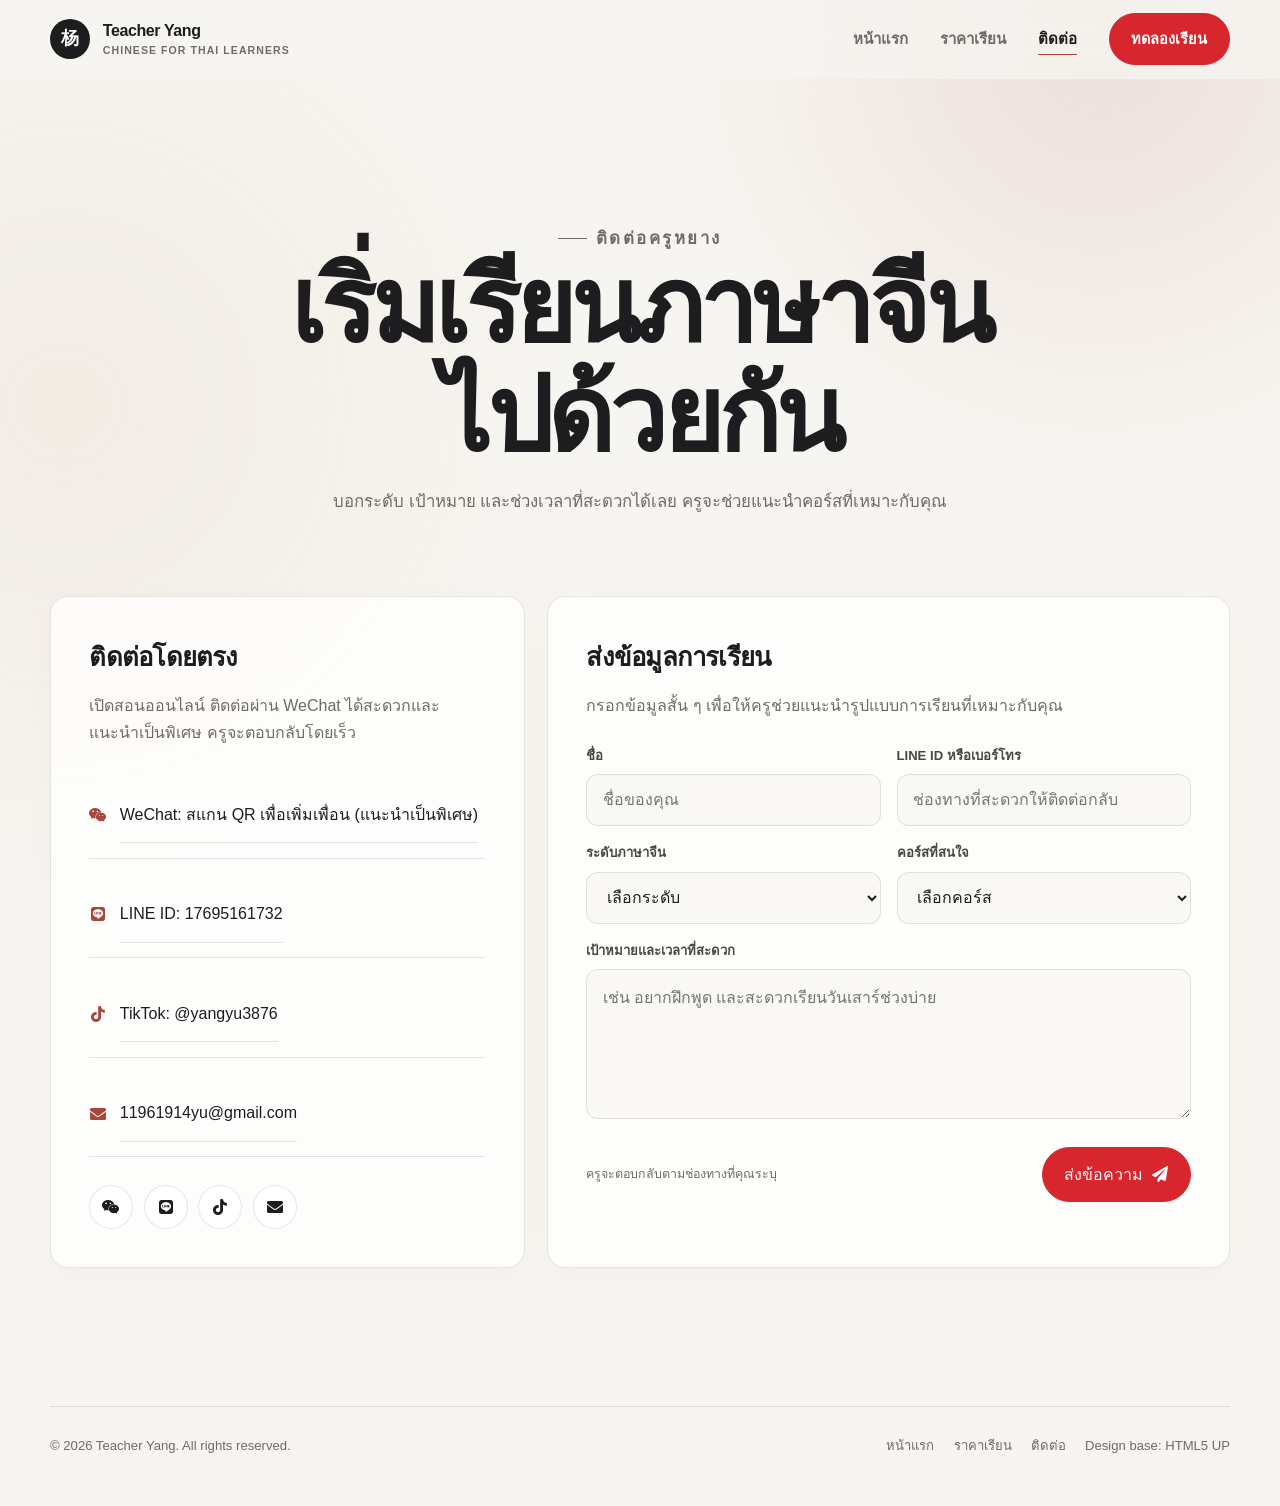
==== commit a32bcec2: "Label LINE contact as LINE ID" ====
--- a/my-website--Chinese/contact.html
+++ b/my-website--Chinese/contact.html
@@ -46,7 +46,7 @@
             <p>เปิดสอนออนไลน์ ติดต่อผ่าน WeChat ได้สะดวกและแนะนำเป็นพิเศษ ครูจะตอบกลับโดยเร็ว</p>
             <ul class="contact-list">
               <li><a href="wechat.html" target="_blank" rel="noopener"><i class="fab fa-weixin"></i><span>WeChat: สแกน QR เพื่อเพิ่มเพื่อน (แนะนำเป็นพิเศษ)</span></a></li>
-              <li><a href="https://line.me/ti/p/~17695161732" target="_blank" rel="noopener"><i class="fab fa-line"></i><span>LINE: 17695161732</span></a></li>
+              <li><a href="https://line.me/ti/p/~17695161732" target="_blank" rel="noopener"><i class="fab fa-line"></i><span>LINE ID: 17695161732</span></a></li>
               <li><a href="https://www.tiktok.com/@yangyu3876" target="_blank" rel="noopener"><i class="fab fa-tiktok"></i><span>TikTok: @yangyu3876</span></a></li>
               <li><a href="mailto:11961914yu@gmail.com"><i class="fas fa-envelope"></i><span>11961914yu@gmail.com</span></a></li>
             </ul>
